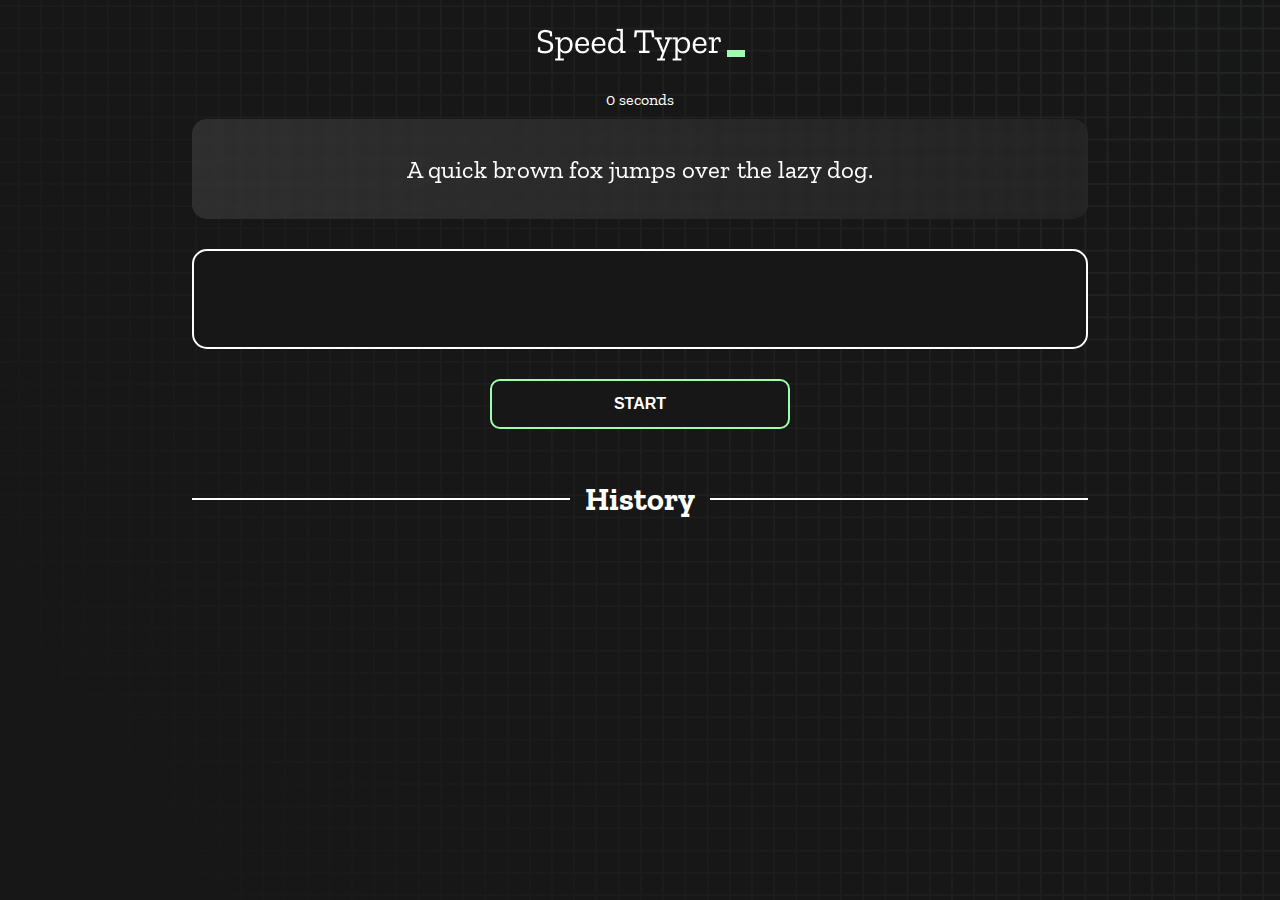
==== index.html @ 3875ab5c "Initial commit" ====
<!DOCTYPE html>
<html lang="en">
  <head>
    <meta charset="UTF-8" />
    <meta http-equiv="X-UA-Compatible" content="IE=edge" />
    <meta name="viewport" content="width=device-width, initial-scale=1.0" />
    <title>Speed Monster</title>
    <link rel="stylesheet" href="styles.css" />
    <link rel="preconnect" href="https://fonts.googleapis.com" />
    <link rel="preconnect" href="https://fonts.gstatic.com" crossorigin />
    <link
      href="https://fonts.googleapis.com/css2?family=Zilla+Slab:wght@300;400;500&display=swap"
      rel="stylesheet"
    />
  </head>
  <body>
    <h1 class="title"><img src="./logo.png" /></h1>
    <div id="show-time">0 seconds</div>

    <div class="box-container">
      <div id="question"></div>

      <div id="display" class="inactive"></div>

      <div class="buttons">
        <button id="starts">START</button>
      </div>

      <div class="divider-container">
        <div class="line"></div>
        <h1 class="title2">History</h1>
        <div class="line"></div>
      </div>
      <div id="histories"></div>
    </div>

    <div id="countdown"></div>
    <div id="modal-background" class="hidden"></div>
    <div id="result" class="hidden"></div>

    <script src="./history.js"></script>
    <script src="./script.js"></script>
  </body>
</html>
---- styles.css ----
* {
  padding: 0;
  margin: 0;
  box-sizing: border-box;
}

body {
  background-image: url("./bg.png");
  background-size: cover;
  background-position: left top;
  font-family: "Zilla Slab", serif;
}

.box-container {
  width: 70%;
  margin: 0 auto;
}

#question {
  height: 100px;
  display: flex;
  align-items: center;
  justify-content: center;
  color: white;
  font-size: 25px;
  border-radius: 15px;
  background: rgb(255, 255, 255);
  background: linear-gradient(
    92.49deg,
    rgba(255, 255, 255, 0.1) 0.18%,
    rgba(255, 255, 255, 0.05) 99.85%
  );
  backdrop-filter: blur(5px);
  margin-bottom: 30px;
}

#display {
  height: 100px;
  display: flex;
  flex-wrap: wrap;
  align-items: center;
  padding-left: 5rem;
  color: white;
  font-size: 32px;
  background-color: #171717;
  border: 2px solid #9dffad;
  border-radius: 15px;
}

#countdown {
  position: fixed;
  height: 100vh;
  width: 100vw;
  background-color: rgba(0, 0, 0, 0.8);
  top: 0;
  left: 0;
  display: flex;
  align-items: center;
  justify-content: center;
  font-size: 3rem;
  color: white;
  display: none;
}
#result {
  position: fixed;
  top: 10%; 
  left: 10%;
  transform: translate(-50%, -50%);
  height: 250px;
  width: 400px;
  background-color: #171717;
  border-radius: 15px;
  border: 2px solid #9dffad;
  color: white;
  text-align: center;
  padding: 2rem;
}
#show-time{
  text-align: center;
  color: white;
  margin: 10px 0;
}

.green {
  color: #9dffad;
}
.red {
  color: #eb6565;
}
.bold {
  font-weight: 700;
}
.inactive {
  border: 2px solid white !important;
}
.hidden {
  display: none;
}
.title {
  text-align: center;
  color: white;
  margin: 20px 0;
}

.divider-container {
  height: 80px;
  display: flex;
  justify-content: center;
  align-items: center;
  gap: 15px;
  margin: 0 auto;
}

.line {
  height: 2px;
  background: white;
  width: 100%;
}

.title2 {
  color: white;
  display: block;
}

.buttons {
  display: flex;
  justify-content: center;
  margin: 30px 0;
}
button {
  padding: 10px 20px;
  border: none;
  font-size: 16px;
  font-weight: bold;
  width: 300px;
  height: 50px;
  color: white;
  background-color: #171717;
  border-radius: 10px;
  border: 2px solid #9dffad;
  cursor: pointer;
}

#histories {
  display: flex;
  flex-wrap: wrap;
  justify-content: space-around;
}

.card {
  width: 100%;
  height: 100%;
  padding: 50px;
  display: flex;
  justify-content: space-between;
  align-items: center;
  padding: 20px 30px;
  color: white;
  border-radius: 15px;
  background: rgb(255, 255, 255);
  background: linear-gradient(
    92.49deg,
    rgba(255, 255, 255, 0.1) 0.18%,
    rgba(255, 255, 255, 0.05) 99.85%
  );
  backdrop-filter: blur(5px);
  margin-bottom: 30px;
}

#modal-background {
  background: rgb(255, 255, 255);
  background: linear-gradient(
    92.49deg,
    rgba(255, 255, 255, 0.1) 0.18%,
    rgba(255, 255, 255, 0.05) 99.85%
  );
  backdrop-filter: blur(5px);
  height: 100vh;
  width: 100%;
  position: fixed;
  top: 0;
}

@media only screen and (max-width: 700px) {
  .box-container {
    padding: 0 20px;
    width: 100%;
  }
  .card {
    flex-direction: column;
  }
}
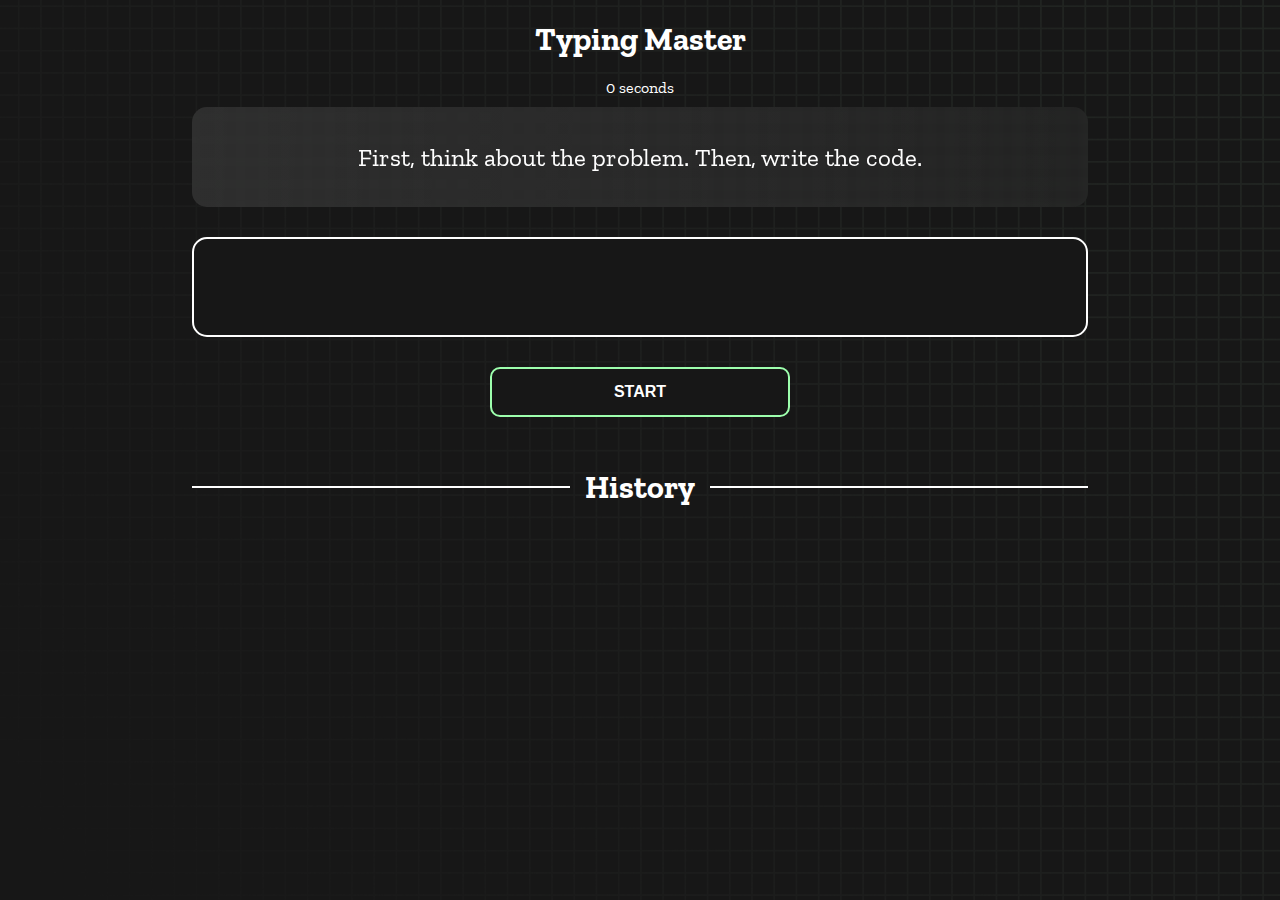
==== commit 6d240571: "added scrolling while typing" ====
--- a/index.html
+++ b/index.html
@@ -1,44 +1,44 @@
 <!DOCTYPE html>
 <html lang="en">
-  <head>
-    <meta charset="UTF-8" />
-    <meta http-equiv="X-UA-Compatible" content="IE=edge" />
-    <meta name="viewport" content="width=device-width, initial-scale=1.0" />
-    <title>Speed Monster</title>
-    <link rel="stylesheet" href="styles.css" />
-    <link rel="preconnect" href="https://fonts.googleapis.com" />
-    <link rel="preconnect" href="https://fonts.gstatic.com" crossorigin />
-    <link
-      href="https://fonts.googleapis.com/css2?family=Zilla+Slab:wght@300;400;500&display=swap"
-      rel="stylesheet"
-    />
-  </head>
-  <body>
-    <h1 class="title"><img src="./logo.png" /></h1>
-    <div id="show-time">0 seconds</div>
 
-    <div class="box-container">
-      <div id="question"></div>
+<head>
+  <meta charset="UTF-8" />
+  <meta http-equiv="X-UA-Compatible" content="IE=edge" />
+  <meta name="viewport" content="width=device-width, initial-scale=1.0" />
+  <title>Typing Master</title>
+  <link rel="stylesheet" href="styles.css" />
+  <link rel="preconnect" href="https://fonts.googleapis.com" />
+  <link rel="preconnect" href="https://fonts.gstatic.com" crossorigin />
+  <link href="https://fonts.googleapis.com/css2?family=Zilla+Slab:wght@300;400;500&display=swap" rel="stylesheet" />
+</head>
 
-      <div id="display" class="inactive"></div>
+<body>
+  <h1 class="title">Typing Master</h1>
+  <div id="show-time">0 seconds</div>
 
-      <div class="buttons">
-        <button id="starts">START</button>
-      </div>
+  <div class="box-container">
+    <div id="question"></div>
 
-      <div class="divider-container">
-        <div class="line"></div>
-        <h1 class="title2">History</h1>
-        <div class="line"></div>
-      </div>
-      <div id="histories"></div>
+    <div id="display" class="inactive"></div>
+
+    <div class="buttons">
+      <button id="starts">START</button>
     </div>
 
-    <div id="countdown"></div>
-    <div id="modal-background" class="hidden"></div>
-    <div id="result" class="hidden"></div>
+    <div class="divider-container">
+      <div class="line"></div>
+      <h1 class="title2">History</h1>
+      <div class="line"></div>
+    </div>
+    <div id="histories"></div>
+  </div>
 
-    <script src="./history.js"></script>
-    <script src="./script.js"></script>
-  </body>
-</html>
+  <div id="countdown"></div>
+  <div id="modal-background" class="hidden"></div>
+  <div id="result" class="hidden"></div>
+
+  <script src="./history.js"></script>
+  <script src="./script.js"></script>
+</body>
+
+</html>--- a/styles.css
+++ b/styles.css
@@ -19,17 +19,16 @@
 #question {
   height: 100px;
   display: flex;
+  padding: 20px;
   align-items: center;
   justify-content: center;
   color: white;
   font-size: 25px;
   border-radius: 15px;
   background: rgb(255, 255, 255);
-  background: linear-gradient(
-    92.49deg,
-    rgba(255, 255, 255, 0.1) 0.18%,
-    rgba(255, 255, 255, 0.05) 99.85%
-  );
+  background: linear-gradient(92.49deg,
+      rgba(255, 255, 255, 0.1) 0.18%,
+      rgba(255, 255, 255, 0.05) 99.85%);
   backdrop-filter: blur(5px);
   margin-bottom: 30px;
 }
@@ -45,6 +44,8 @@
   background-color: #171717;
   border: 2px solid #9dffad;
   border-radius: 15px;
+  overflow: auto;
+
 }
 
 #countdown {
@@ -61,10 +62,11 @@
   color: white;
   display: none;
 }
+
 #result {
   position: fixed;
-  top: 10%; 
-  left: 10%;
+  top: 50%;
+  left: 50%;
   transform: translate(-50%, -50%);
   height: 250px;
   width: 400px;
@@ -75,7 +77,8 @@
   text-align: center;
   padding: 2rem;
 }
-#show-time{
+
+#show-time {
   text-align: center;
   color: white;
   margin: 10px 0;
@@ -84,18 +87,23 @@
 .green {
   color: #9dffad;
 }
+
 .red {
   color: #eb6565;
 }
+
 .bold {
   font-weight: 700;
 }
+
 .inactive {
   border: 2px solid white !important;
 }
+
 .hidden {
   display: none;
 }
+
 .title {
   text-align: center;
   color: white;
@@ -127,6 +135,7 @@
   justify-content: center;
   margin: 30px 0;
 }
+
 button {
   padding: 10px 20px;
   border: none;
@@ -142,9 +151,9 @@
 }
 
 #histories {
-  display: flex;
-  flex-wrap: wrap;
-  justify-content: space-around;
+  display: grid;
+  grid-template-columns: repeat(3, 1fr);
+  gap: 5px;
 }
 
 .card {
@@ -152,28 +161,32 @@
   height: 100%;
   padding: 50px;
   display: flex;
-  justify-content: space-between;
+  gap: 10px;
+  flex-direction: column;
+  justify-content: center;
   align-items: center;
   padding: 20px 30px;
   color: white;
   border-radius: 15px;
   background: rgb(255, 255, 255);
-  background: linear-gradient(
-    92.49deg,
-    rgba(255, 255, 255, 0.1) 0.18%,
-    rgba(255, 255, 255, 0.05) 99.85%
-  );
+  background: linear-gradient(92.49deg,
+      rgba(255, 255, 255, 0.1) 0.18%,
+      rgba(255, 255, 255, 0.05) 99.85%);
   backdrop-filter: blur(5px);
   margin-bottom: 30px;
 }
 
+.card h3,
+p {
+  text-align: center;
+
+}
+
 #modal-background {
   background: rgb(255, 255, 255);
-  background: linear-gradient(
-    92.49deg,
-    rgba(255, 255, 255, 0.1) 0.18%,
-    rgba(255, 255, 255, 0.05) 99.85%
-  );
+  background: linear-gradient(92.49deg,
+      rgba(255, 255, 255, 0.1) 0.18%,
+      rgba(255, 255, 255, 0.05) 99.85%);
   backdrop-filter: blur(5px);
   height: 100vh;
   width: 100%;
@@ -181,12 +194,23 @@
   top: 0;
 }
 
-@media only screen and (max-width: 700px) {
+@media screen and (min-width: 768px) and (max-width: 991.9px) {
+  #histories {
+    grid-template-columns: repeat(2, 1fr);
+  }
+}
+
+@media only screen and (max-width: 767.9px) {
   .box-container {
     padding: 0 20px;
     width: 100%;
   }
+
   .card {
     flex-direction: column;
   }
-}
+
+  #histories {
+    grid-template-columns: repeat(1, 1fr);
+  }
+}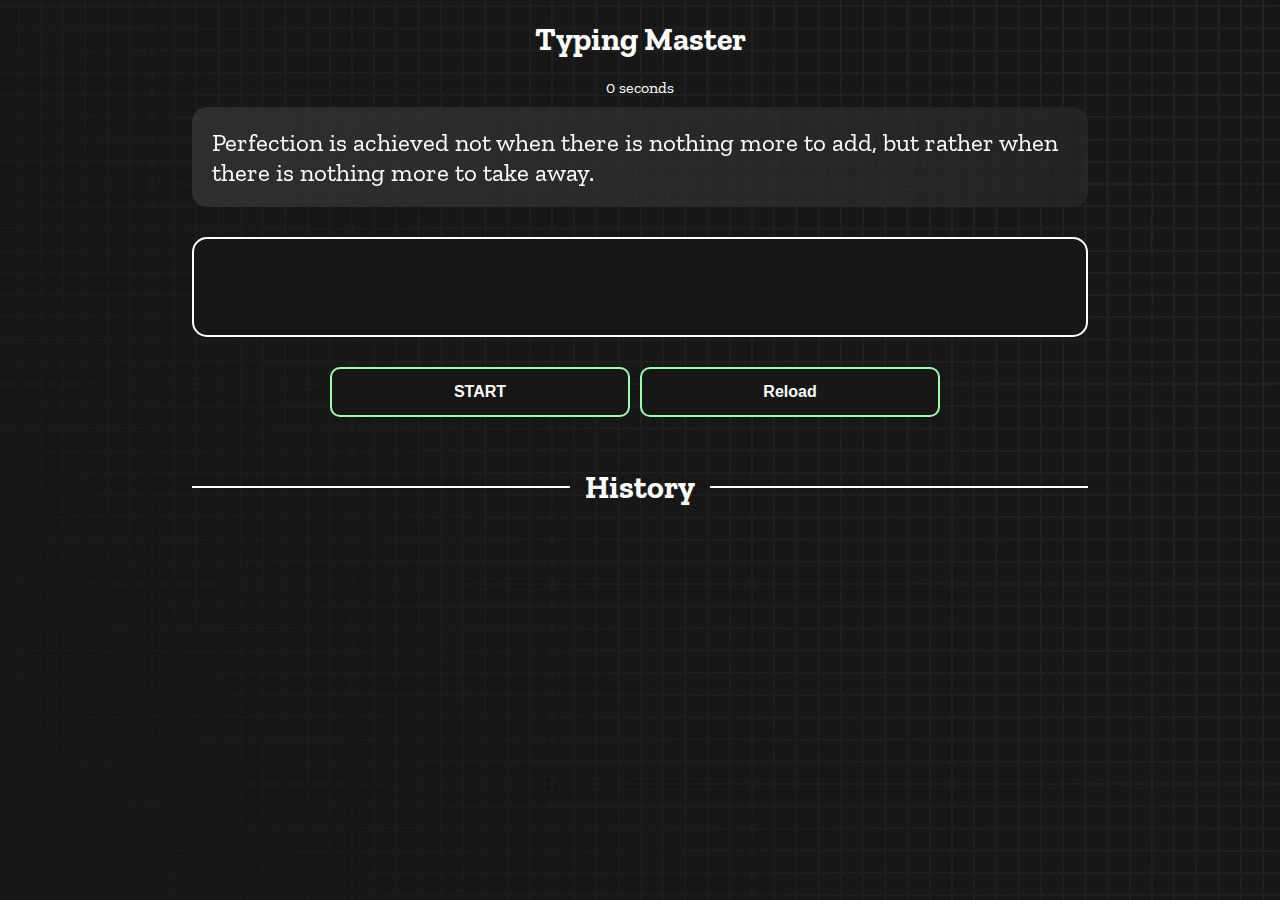
==== commit 43799e6a: "resolved scroll while typing" ====
--- a/index.html
+++ b/index.html
@@ -23,6 +23,7 @@
 
     <div class="buttons">
       <button id="starts">START</button>
+      <button onclick="reloadPage()" id="reload">Reload</button>
     </div>
 
     <div class="divider-container">
--- a/styles.css
+++ b/styles.css
@@ -145,6 +145,7 @@
   height: 50px;
   color: white;
   background-color: #171717;
+  margin-right: 10px;
   border-radius: 10px;
   border: 2px solid #9dffad;
   cursor: pointer;
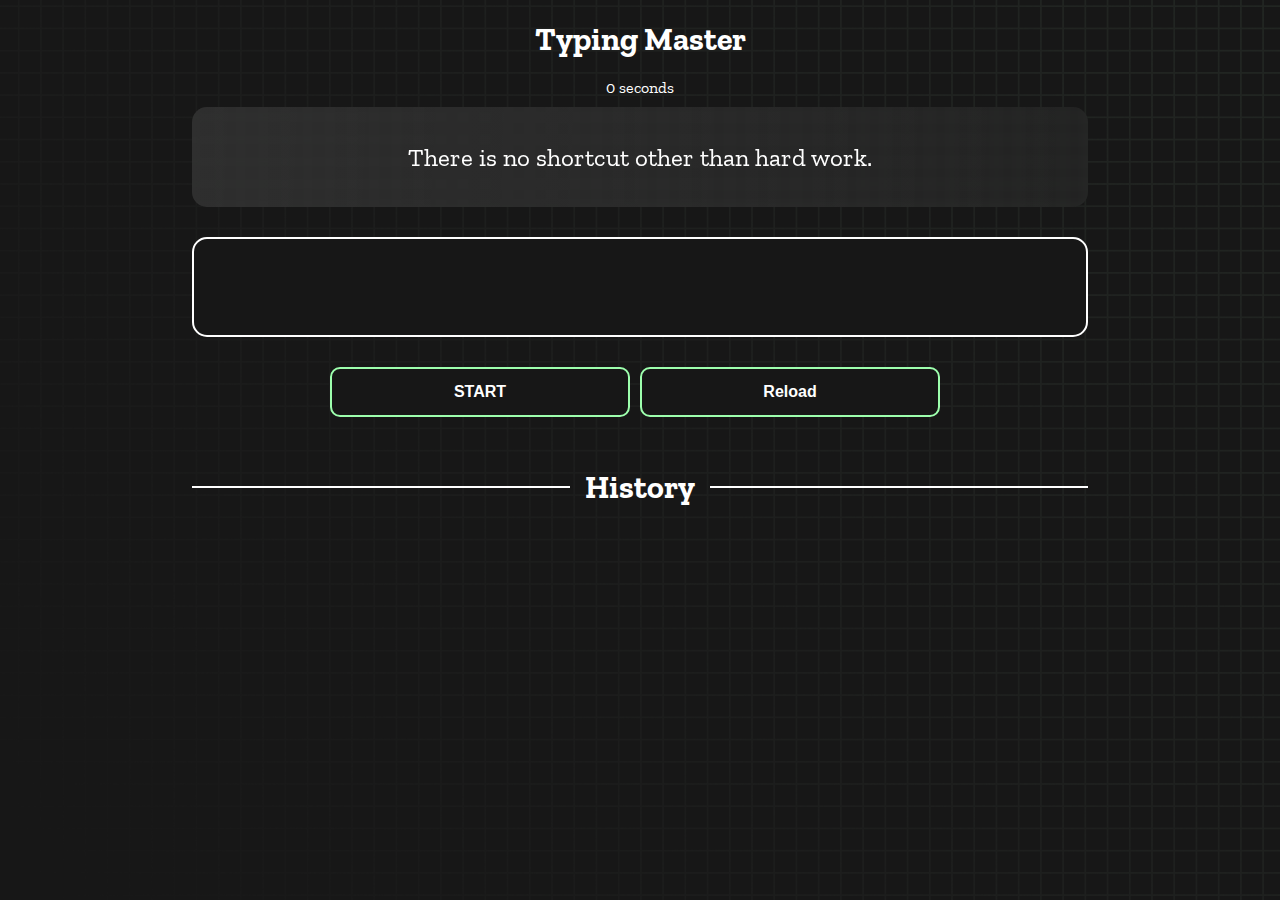
==== commit 81a8fedc: "stopped scrolling down while pressing spacebar" ====
--- a/index.html
+++ b/index.html
@@ -19,7 +19,7 @@
   <div class="box-container">
     <div id="question"></div>
 
-    <div id="display" class="inactive"></div>
+    <div tabindex="-1" id="display" class="inactive"></div>
 
     <div class="buttons">
       <button id="starts">START</button>
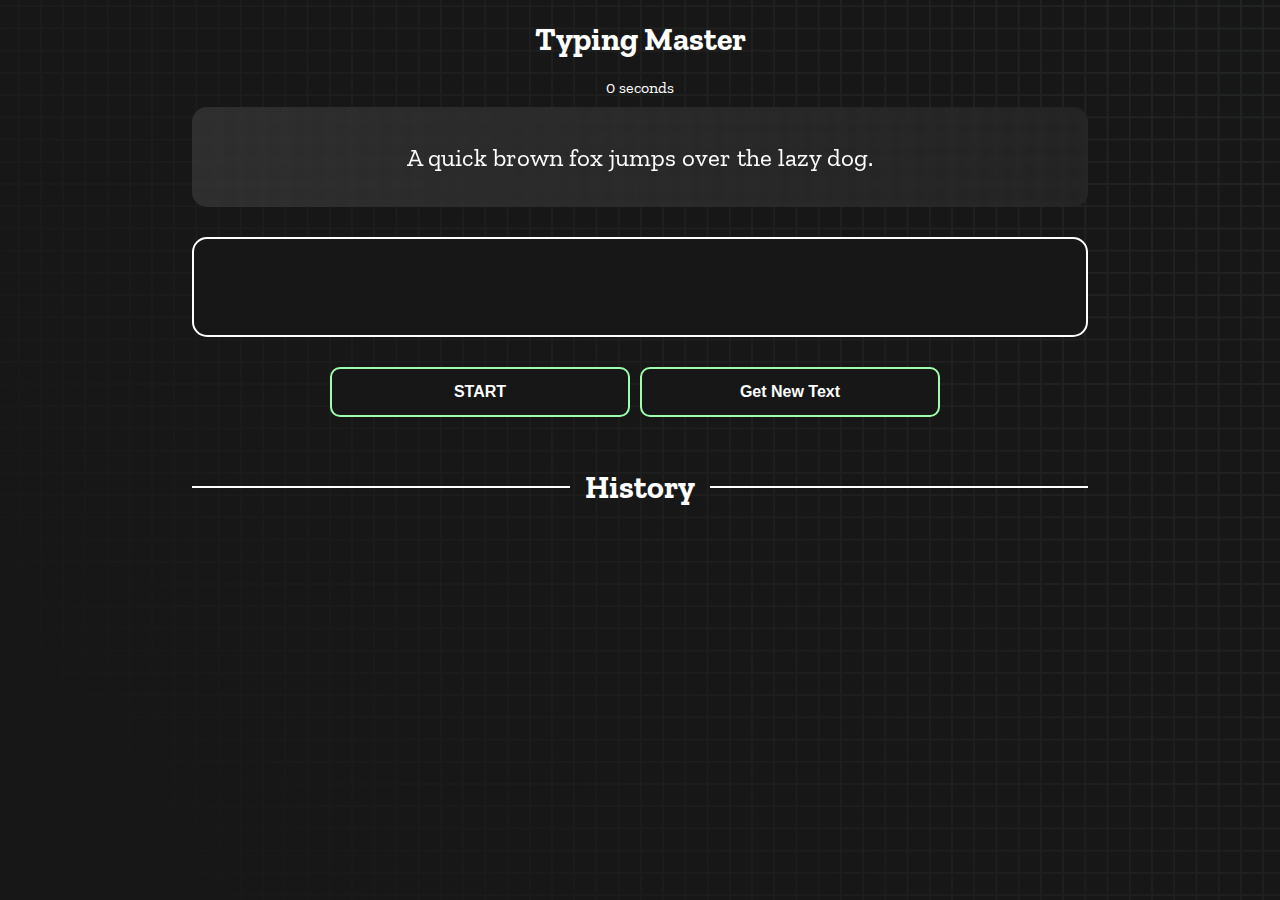
==== commit 56d53777: "changed button text" ====
--- a/index.html
+++ b/index.html
@@ -23,7 +23,7 @@
 
     <div class="buttons">
       <button id="starts">START</button>
-      <button onclick="reloadPage()" id="reload">Reload</button>
+      <button onclick="reloadPage()" id="reload">Get New Text</button>
     </div>
 
     <div class="divider-container">
